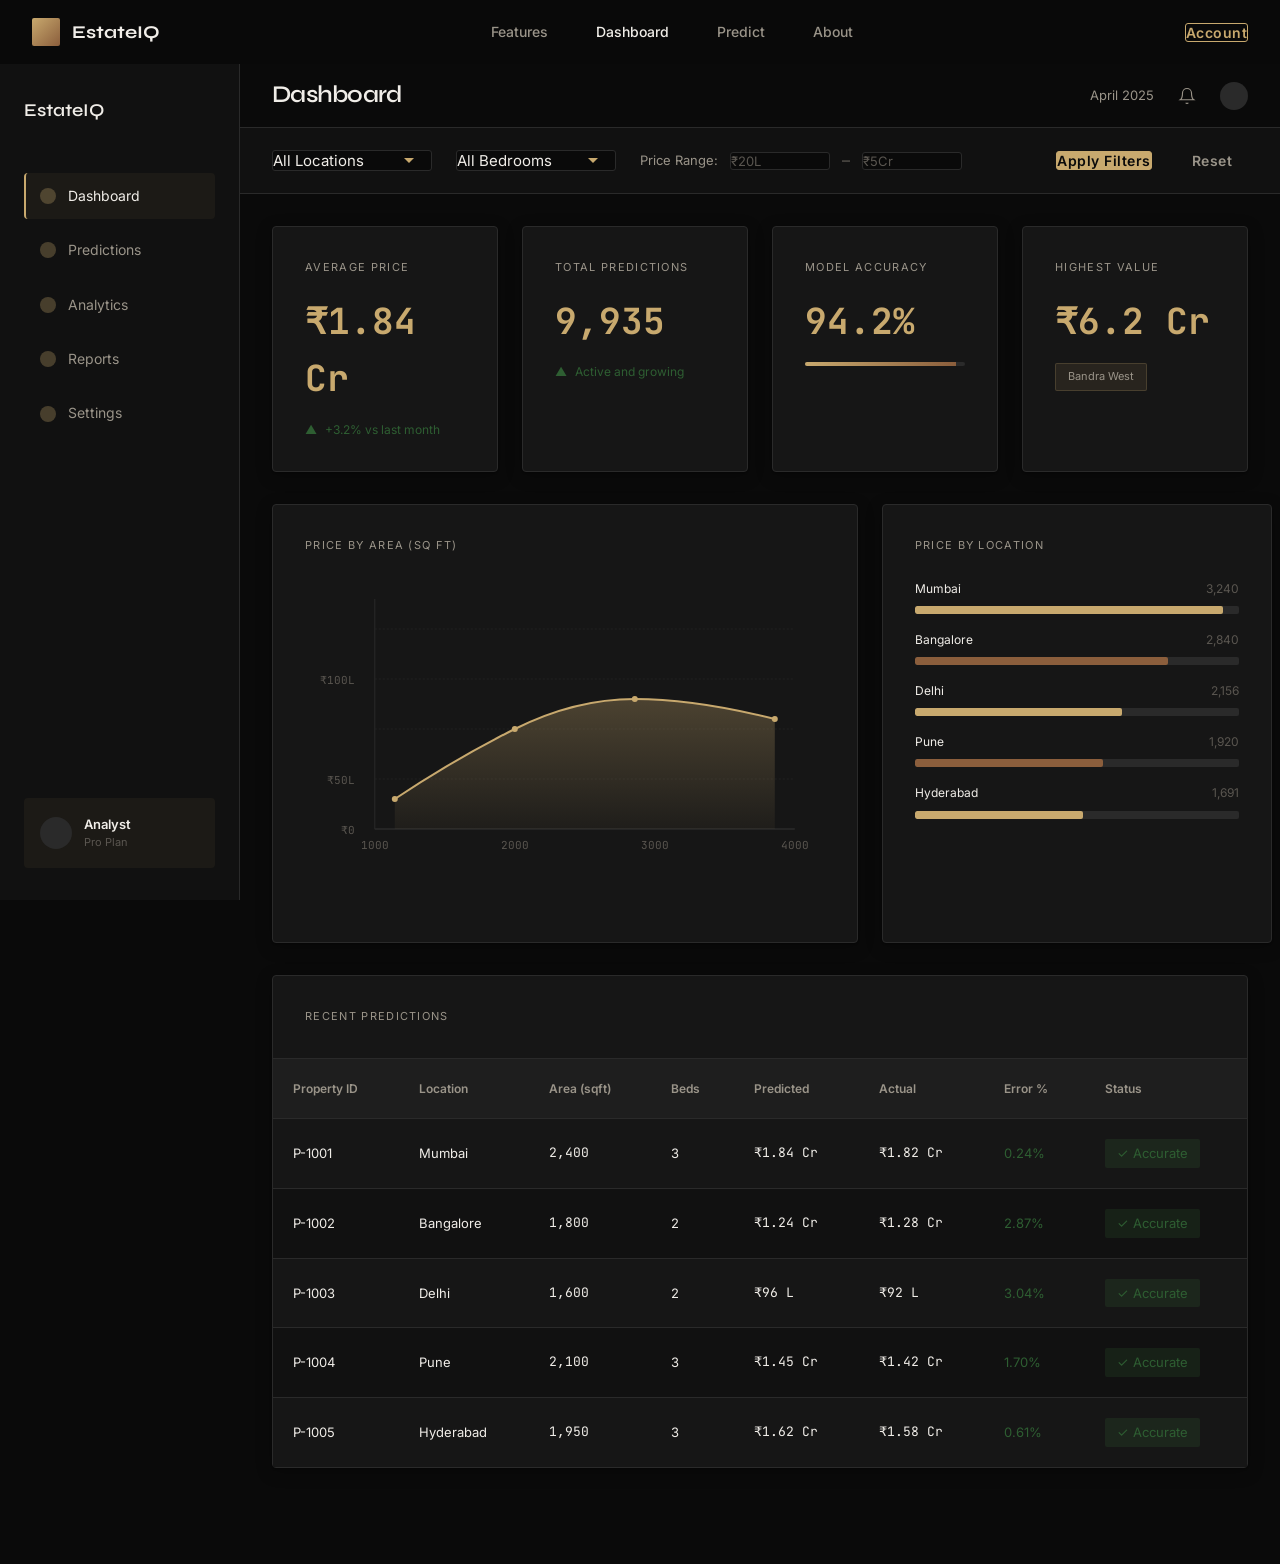
==== frontend/dashboard.html @ 8bcc32fd "frontend: Add initial frontend files" ====
<!DOCTYPE html>
<html lang="en">
<head>
  <meta charset="UTF-8">
  <meta name="viewport" content="width=device-width, initial-scale=1.0">
  <title>Dashboard - EstateIQ</title>
  <link rel="stylesheet" href="styles.css">
</head>
<body>
  <!-- ========== HEADER / NAVIGATION ========== -->
  <header class="navbar">
    <div class="navbar-content">
      <a href="index.html" class="navbar-brand">
        <div class="navbar-logo"></div>
        <span class="navbar-wordmark">EstateIQ</span>
      </a>

      <nav class="navbar-nav">
        <a href="index.html#features">Features</a>
        <a href="dashboard.html" style="color: var(--color-text-primary);">Dashboard</a>
        <a href="prediction.html">Predict</a>
        <a href="index.html#about">About</a>
      </nav>

      <button class="btn btn-outline">Account</button>
    </div>
  </header>

  <!-- ========== LAYOUT WRAPPER ========== -->
  <div class="layout-sidebar" style="margin-top: 64px;">
    <!-- ========== SIDEBAR ========== -->
    <aside class="sidebar">
      <div class="sidebar-logo">EstateIQ</div>

      <ul class="sidebar-nav">
        <li class="sidebar-nav-item active">
          <span class="sidebar-nav-icon"></span>
          Dashboard
        </li>
        <li class="sidebar-nav-item">
          <span class="sidebar-nav-icon"></span>
          Predictions
        </li>
        <li class="sidebar-nav-item">
          <span class="sidebar-nav-icon"></span>
          Analytics
        </li>
        <li class="sidebar-nav-item">
          <span class="sidebar-nav-icon"></span>
          Reports
        </li>
        <li class="sidebar-nav-item">
          <span class="sidebar-nav-icon"></span>
          Settings
        </li>
      </ul>

      <div class="sidebar-user">
        <div class="sidebar-user-avatar"></div>
        <div class="sidebar-user-info">
          <div class="sidebar-user-name">Analyst</div>
          <div class="sidebar-user-role">Pro Plan</div>
        </div>
      </div>
    </aside>

    <!-- ========== MAIN CONTENT ========== -->
    <main class="main-content">
      <!-- Top Bar -->
      <div style="height: 64px; border-bottom: 1px solid var(--color-border); background: var(--color-bg-primary); display: flex; justify-content: space-between; align-items: center; padding: 0 var(--spacing-32); position: sticky; top: 64px; z-index: 50;">
        <h4 style="margin: 0;">Dashboard</h4>
        <div style="display: flex; align-items: center; gap: var(--spacing-24);">
          <span style="font-size: 13px; color: var(--color-text-secondary);">April 2025</span>
          <svg width="18" height="18" viewBox="0 0 24 24" fill="none" stroke="var(--color-text-secondary)" stroke-width="1.5">
            <path d="M18 8A6 6 0 0 0 6 8c0 7-3 9-3 9h18s-3-2-3-9" />
            <path d="M13.73 21a2 2 0 0 1-3.46 0" />
          </svg>
          <div style="width: 28px; height: 28px; background: var(--color-border); border-radius: 50%;"></div>
        </div>
      </div>

      <!-- Filters Panel -->
      <div style="background: var(--color-bg-secondary); border-bottom: 1px solid var(--color-border); padding: 16px var(--spacing-32); display: flex; gap: var(--spacing-24); align-items: center; flex-wrap: wrap;">
        <select style="width: 160px;">
          <option>All Locations</option>
          <option>Mumbai</option>
          <option>Bangalore</option>
          <option>Delhi</option>
          <option>Pune</option>
          <option>Hyderabad</option>
        </select>

        <select style="width: 160px;">
          <option>All Bedrooms</option>
          <option>1BHK</option>
          <option>2BHK</option>
          <option>3BHK</option>
          <option>4BHK</option>
          <option>5BHK+</option>
        </select>

        <div style="display: flex; gap: 12px; align-items: center; flex-wrap: wrap;">
          <span style="font-size: 13px; color: var(--color-text-secondary);">Price Range:</span>
          <input type="number" placeholder="₹20L" style="width: 100px; font-size: 13px;">
          <span style="color: var(--color-text-muted);">–</span>
          <input type="number" placeholder="₹5Cr" style="width: 100px; font-size: 13px;">
        </div>

        <button class="btn btn-primary" style="margin-left: auto;">Apply Filters</button>
        <button class="btn btn-text">Reset</button>
      </div>

      <!-- KPI Cards -->
      <div class="grid-4" style="padding: var(--spacing-32);">
        <!-- KPI 1 -->
        <div class="card in-view">
          <div style="font-size: 11px; text-transform: uppercase; letter-spacing: var(--font-letter-spacing-label); color: var(--color-text-secondary); margin-bottom: 16px;">
            Average Price
          </div>
          <div style="font-family: var(--font-mono); font-size: 36px; font-weight: 700; color: var(--color-accent); margin-bottom: 12px;">
            ₹1.84 Cr
          </div>
          <div style="display: flex; align-items: center; gap: 8px; font-size: 12px; color: var(--color-success);">
            <span>▲</span> +3.2% vs last month
          </div>
        </div>

        <!-- KPI 2 -->
        <div class="card in-view-delayed-1">
          <div style="font-size: 11px; text-transform: uppercase; letter-spacing: var(--font-letter-spacing-label); color: var(--color-text-secondary); margin-bottom: 16px;">
            Total Predictions
          </div>
          <div style="font-family: var(--font-mono); font-size: 36px; font-weight: 700; color: var(--color-accent); margin-bottom: 12px;">
            <span class="counter" data-target="12847">0</span>
          </div>
          <div style="display: flex; align-items: center; gap: 8px; font-size: 12px; color: var(--color-success);">
            <span>▲</span> Active and growing
          </div>
        </div>

        <!-- KPI 3 -->
        <div class="card in-view-delayed-2">
          <div style="font-size: 11px; text-transform: uppercase; letter-spacing: var(--font-letter-spacing-label); color: var(--color-text-secondary); margin-bottom: 16px;">
            Model Accuracy
          </div>
          <div style="font-family: var(--font-mono); font-size: 36px; font-weight: 700; color: var(--color-accent); margin-bottom: 12px;">
            94.2%
          </div>
          <div style="height: 4px; background: var(--color-border); border-radius: 2px; overflow: hidden;">
            <div style="height: 100%; background: linear-gradient(90deg, var(--color-accent), var(--color-accent-dark)); width: 94.2%;"></div>
          </div>
        </div>

        <!-- KPI 4 -->
        <div class="card in-view-delayed-3">
          <div style="font-size: 11px; text-transform: uppercase; letter-spacing: var(--font-letter-spacing-label); color: var(--color-text-secondary); margin-bottom: 16px;">
            Highest Value
          </div>
          <div style="font-family: var(--font-mono); font-size: 36px; font-weight: 700; color: var(--color-accent); margin-bottom: 12px;">
            ₹6.2 Cr
          </div>
          <div style="display: inline-block; padding: 4px 12px; background: rgba(200, 169, 110, 0.1); border: 1px solid rgba(200, 169, 110, 0.2); border-radius: var(--radius-sm); font-size: 11px; color: var(--color-text-secondary);">
            Bandra West
          </div>
        </div>
      </div>

      <!-- Charts Section -->
      <div style="display: grid; grid-template-columns: 60% 40%; gap: var(--spacing-24); padding: 0 var(--spacing-32) var(--spacing-32);">
        <!-- Area Chart -->
        <div class="card in-view">
          <div style="font-size: 11px; text-transform: uppercase; letter-spacing: var(--font-letter-spacing-label); color: var(--color-text-secondary); margin-bottom: 24px;">
            Price by Area (sq ft)
          </div>
          <svg width="100%" height="300" viewBox="0 0 500 300" preserveAspectRatio="xMidYMid meet" style="margin-bottom: 24px;">
            <!-- Grid lines -->
            <line x1="60" y1="250" x2="480" y2="250" stroke="var(--color-border)" stroke-width="1"/>
            <line x1="60" y1="200" x2="480" y2="200" stroke="var(--color-border)" stroke-width="0.5" stroke-dasharray="2,2"/>
            <line x1="60" y1="150" x2="480" y2="150" stroke="var(--color-border)" stroke-width="0.5" stroke-dasharray="2,2"/>
            <line x1="60" y1="100" x2="480" y2="100" stroke="var(--color-border)" stroke-width="0.5" stroke-dasharray="2,2"/>
            <line x1="60" y1="50" x2="480" y2="50" stroke="var(--color-border)" stroke-width="0.5" stroke-dasharray="2,2"/>

            <!-- Y-Axis -->
            <line x1="60" y1="20" x2="60" y2="250" stroke="var(--color-border)" stroke-width="1"/>
            <!-- X-Axis -->
            <line x1="60" y1="250" x2="480" y2="250" stroke="var(--color-border)" stroke-width="1"/>

            <!-- Area fill -->
            <defs>
              <linearGradient id="areaGradient" x1="0%" y1="0%" x2="0%" y2="100%">
                <stop offset="0%" style="stop-color:rgba(200,169,110,0.3);stop-opacity:1" />
                <stop offset="100%" style="stop-color:rgba(200,169,110,0.05);stop-opacity:1" />
              </linearGradient>
            </defs>

            <!-- Smooth curve path -->
            <path d="M 80 220 Q 140 180, 200 150 T 320 120 T 460 140 L 460 250 L 80 250 Z" fill="url(#areaGradient)" stroke="none"/>

            <!-- Stroke line -->
            <path d="M 80 220 Q 140 180, 200 150 T 320 120 T 460 140" fill="none" stroke="var(--color-accent)" stroke-width="2"/>

            <!-- Data points -->
            <circle cx="80" cy="220" r="3" fill="var(--color-accent)"/>
            <circle cx="200" cy="150" r="3" fill="var(--color-accent)"/>
            <circle cx="320" cy="120" r="3" fill="var(--color-accent)"/>
            <circle cx="460" cy="140" r="3" fill="var(--color-accent)"/>

            <!-- Labels -->
            <text x="60" y="270" font-family="var(--font-mono)" font-size="11" fill="var(--color-text-muted)" text-anchor="middle">1000</text>
            <text x="200" y="270" font-family="var(--font-mono)" font-size="11" fill="var(--color-text-muted)" text-anchor="middle">2000</text>
            <text x="340" y="270" font-family="var(--font-mono)" font-size="11" fill="var(--color-text-muted)" text-anchor="middle">3000</text>
            <text x="480" y="270" font-family="var(--font-mono)" font-size="11" fill="var(--color-text-muted)" text-anchor="middle">4000</text>

            <text x="40" y="255" font-family="var(--font-mono)" font-size="11" fill="var(--color-text-muted)" text-anchor="end">₹0</text>
            <text x="40" y="205" font-family="var(--font-mono)" font-size="11" fill="var(--color-text-muted)" text-anchor="end">₹50L</text>
            <text x="40" y="105" font-family="var(--font-mono)" font-size="11" fill="var(--color-text-muted)" text-anchor="end">₹100L</text>
          </svg>
        </div>

        <!-- Horizontal Bar Chart -->
        <div class="card in-view-delayed-1">
          <div style="font-size: 11px; text-transform: uppercase; letter-spacing: var(--font-letter-spacing-label); color: var(--color-text-secondary); margin-bottom: 24px;">
            Price by Location
          </div>
          <div style="display: flex; flex-direction: column; gap: 16px;">
            <div>
              <div style="display: flex; justify-content: space-between; margin-bottom: 8px; font-size: 12px;">
                <span>Mumbai</span>
                <span style="color: var(--color-text-muted);">3,240</span>
              </div>
              <div style="height: 8px; background: var(--color-border); border-radius: 2px; overflow: hidden;">
                <div style="height: 100%; background: var(--color-accent); width: 95%; border-radius: 2px;"></div>
              </div>
            </div>
            <div>
              <div style="display: flex; justify-content: space-between; margin-bottom: 8px; font-size: 12px;">
                <span>Bangalore</span>
                <span style="color: var(--color-text-muted);">2,840</span>
              </div>
              <div style="height: 8px; background: var(--color-border); border-radius: 2px; overflow: hidden;">
                <div style="height: 100%; background: var(--color-accent-dark); width: 78%; border-radius: 2px;"></div>
              </div>
            </div>
            <div>
              <div style="display: flex; justify-content: space-between; margin-bottom: 8px; font-size: 12px;">
                <span>Delhi</span>
                <span style="color: var(--color-text-muted);">2,156</span>
              </div>
              <div style="height: 8px; background: var(--color-border); border-radius: 2px; overflow: hidden;">
                <div style="height: 100%; background: var(--color-accent); width: 64%; border-radius: 2px;"></div>
              </div>
            </div>
            <div>
              <div style="display: flex; justify-content: space-between; margin-bottom: 8px; font-size: 12px;">
                <span>Pune</span>
                <span style="color: var(--color-text-muted);">1,920</span>
              </div>
              <div style="height: 8px; background: var(--color-border); border-radius: 2px; overflow: hidden;">
                <div style="height: 100%; background: var(--color-accent-dark); width: 58%; border-radius: 2px;"></div>
              </div>
            </div>
            <div>
              <div style="display: flex; justify-content: space-between; margin-bottom: 8px; font-size: 12px;">
                <span>Hyderabad</span>
                <span style="color: var(--color-text-muted);">1,691</span>
              </div>
              <div style="height: 8px; background: var(--color-border); border-radius: 2px; overflow: hidden;">
                <div style="height: 100%; background: var(--color-accent); width: 52%; border-radius: 2px;"></div>
              </div>
            </div>
          </div>
        </div>
      </div>

      <!-- Table Section -->
      <div style="padding: 0 var(--spacing-32) var(--spacing-96);">
        <div class="card in-view" style="padding: 0;">
          <div style="padding: var(--spacing-32); font-size: 11px; text-transform: uppercase; letter-spacing: var(--font-letter-spacing-label); color: var(--color-text-secondary); border-bottom: 1px solid var(--color-border);">
            Recent Predictions
          </div>

          <table style="width: 100%; border-collapse: collapse;">
            <thead>
              <tr style="background: #1E1E1E; border-bottom: 1px solid var(--color-border);">
                <th style="padding: var(--spacing-20); text-align: left; font-size: 12px; font-weight: 600; color: var(--color-text-secondary);">Property ID</th>
                <th style="padding: var(--spacing-20); text-align: left; font-size: 12px; font-weight: 600; color: var(--color-text-secondary);">Location</th>
                <th style="padding: var(--spacing-20); text-align: left; font-size: 12px; font-weight: 600; color: var(--color-text-secondary);">Area (sqft)</th>
                <th style="padding: var(--spacing-20); text-align: left; font-size: 12px; font-weight: 600; color: var(--color-text-secondary);">Beds</th>
                <th style="padding: var(--spacing-20); text-align: left; font-size: 12px; font-weight: 600; color: var(--color-text-secondary);">Predicted</th>
                <th style="padding: var(--spacing-20); text-align: left; font-size: 12px; font-weight: 600; color: var(--color-text-secondary);">Actual</th>
                <th style="padding: var(--spacing-20); text-align: left; font-size: 12px; font-weight: 600; color: var(--color-text-secondary);">Error %</th>
                <th style="padding: var(--spacing-20); text-align: left; font-size: 12px; font-weight: 600; color: var(--color-text-secondary);">Status</th>
              </tr>
            </thead>
            <tbody>
              <tr style="background: var(--color-surface); border-bottom: 1px solid var(--color-border);">
                <td style="padding: var(--spacing-20); font-size: 13px;">P-1001</td>
                <td style="padding: var(--spacing-20); font-size: 13px;">Mumbai</td>
                <td style="padding: var(--spacing-20); font-size: 13px; font-family: var(--font-mono);">2,400</td>
                <td style="padding: var(--spacing-20); font-size: 13px;">3</td>
                <td style="padding: var(--spacing-20); font-size: 13px; font-family: var(--font-mono);">₹1.84 Cr</td>
                <td style="padding: var(--spacing-20); font-size: 13px; font-family: var(--font-mono);">₹1.82 Cr</td>
                <td style="padding: var(--spacing-20); font-size: 13px; color: var(--color-success);">0.24%</td>
                <td style="padding: var(--spacing-20); font-size: 13px;"><span style="display: inline-block; padding: 4px 12px; background: rgba(76, 175, 80, 0.1); border-radius: var(--radius-sm); color: var(--color-success);">✓ Accurate</span></td>
              </tr>
              <tr style="background: #111111; border-bottom: 1px solid var(--color-border);">
                <td style="padding: var(--spacing-20); font-size: 13px;">P-1002</td>
                <td style="padding: var(--spacing-20); font-size: 13px;">Bangalore</td>
                <td style="padding: var(--spacing-20); font-size: 13px; font-family: var(--font-mono);">1,800</td>
                <td style="padding: var(--spacing-20); font-size: 13px;">2</td>
                <td style="padding: var(--spacing-20); font-size: 13px; font-family: var(--font-mono);">₹1.24 Cr</td>
                <td style="padding: var(--spacing-20); font-size: 13px; font-family: var(--font-mono);">₹1.28 Cr</td>
                <td style="padding: var(--spacing-20); font-size: 13px; color: var(--color-success);">2.87%</td>
                <td style="padding: var(--spacing-20); font-size: 13px;"><span style="display: inline-block; padding: 4px 12px; background: rgba(76, 175, 80, 0.1); border-radius: var(--radius-sm); color: var(--color-success);">✓ Accurate</span></td>
              </tr>
              <tr style="background: var(--color-surface); border-bottom: 1px solid var(--color-border);">
                <td style="padding: var(--spacing-20); font-size: 13px;">P-1003</td>
                <td style="padding: var(--spacing-20); font-size: 13px;">Delhi</td>
                <td style="padding: var(--spacing-20); font-size: 13px; font-family: var(--font-mono);">1,600</td>
                <td style="padding: var(--spacing-20); font-size: 13px;">2</td>
                <td style="padding: var(--spacing-20); font-size: 13px; font-family: var(--font-mono);">₹96 L</td>
                <td style="padding: var(--spacing-20); font-size: 13px; font-family: var(--font-mono);">₹92 L</td>
                <td style="padding: var(--spacing-20); font-size: 13px; color: var(--color-success);">3.04%</td>
                <td style="padding: var(--spacing-20); font-size: 13px;"><span style="display: inline-block; padding: 4px 12px; background: rgba(76, 175, 80, 0.1); border-radius: var(--radius-sm); color: var(--color-success);">✓ Accurate</span></td>
              </tr>
              <tr style="background: #111111; border-bottom: 1px solid var(--color-border);">
                <td style="padding: var(--spacing-20); font-size: 13px;">P-1004</td>
                <td style="padding: var(--spacing-20); font-size: 13px;">Pune</td>
                <td style="padding: var(--spacing-20); font-size: 13px; font-family: var(--font-mono);">2,100</td>
                <td style="padding: var(--spacing-20); font-size: 13px;">3</td>
                <td style="padding: var(--spacing-20); font-size: 13px; font-family: var(--font-mono);">₹1.45 Cr</td>
                <td style="padding: var(--spacing-20); font-size: 13px; font-family: var(--font-mono);">₹1.42 Cr</td>
                <td style="padding: var(--spacing-20); font-size: 13px; color: var(--color-success);">1.70%</td>
                <td style="padding: var(--spacing-20); font-size: 13px;"><span style="display: inline-block; padding: 4px 12px; background: rgba(76, 175, 80, 0.1); border-radius: var(--radius-sm); color: var(--color-success);">✓ Accurate</span></td>
              </tr>
              <tr style="background: var(--color-surface);">
                <td style="padding: var(--spacing-20); font-size: 13px;">P-1005</td>
                <td style="padding: var(--spacing-20); font-size: 13px;">Hyderabad</td>
                <td style="padding: var(--spacing-20); font-size: 13px; font-family: var(--font-mono);">1,950</td>
                <td style="padding: var(--spacing-20); font-size: 13px;">3</td>
                <td style="padding: var(--spacing-20); font-size: 13px; font-family: var(--font-mono);">₹1.62 Cr</td>
                <td style="padding: var(--spacing-20); font-size: 13px; font-family: var(--font-mono);">₹1.58 Cr</td>
                <td style="padding: var(--spacing-20); font-size: 13px; color: var(--color-success);">0.61%</td>
                <td style="padding: var(--spacing-20); font-size: 13px;"><span style="display: inline-block; padding: 4px 12px; background: rgba(76, 175, 80, 0.1); border-radius: var(--radius-sm); color: var(--color-success);">✓ Accurate</span></td>
              </tr>
            </tbody>
          </table>
        </div>
      </div>
    </main>
  </div>

  <script src="dashboard.js"></script>
</body>
</html>
---- frontend/styles.css ----
/* ============================================================================
   ESTATEIQ - Premium Real Estate Valuation Platform
   Global Design System & Stylesheet
   ============================================================================ */

/* Fonts Import */
@import url('https://fonts.googleapis.com/css2?family=Syne:wght@400;600;700;800&family=Inter:wght@300;400;500;600;700&family=JetBrains+Mono:wght@400;500;600;700&display=swap');

/* ============================================================================
   ROOT DESIGN TOKENS
   ============================================================================ */

:root {
  /* Colors */
  --color-bg-primary: #0A0A0A;
  --color-bg-secondary: #111111;
  --color-surface: #161616;
  --color-border: #2A2A2A;
  --color-accent: #C8A96E;
  --color-accent-dark: #8B5E3C;
  --color-text-primary: #F0EDE8;
  --color-text-secondary: #9A9489;
  --color-text-muted: #5A5650;
  --color-success: #2E5E32;
  --color-error: #8B3A3A;

  /* Typography */
  --font-heading: 'Syne', sans-serif;
  --font-body: 'Inter', sans-serif;
  --font-mono: 'JetBrains Mono', monospace;

  --font-size-base: 16px;
  --font-line-height: 1.6;
  --font-size-h1: 72px;
  --font-size-h2: 48px;
  --font-size-h3: 36px;
  --font-size-h4: 24px;
  --font-size-h5: 18px;
  --font-letter-spacing-heading: -0.03em;
  --font-letter-spacing-label: 0.12em;

  /* Spacing */
  --spacing-4: 4px;
  --spacing-8: 8px;
  --spacing-12: 12px;
  --spacing-16: 16px;
  --spacing-20: 20px;
  --spacing-24: 24px;
  --spacing-28: 28px;
  --spacing-32: 32px;
  --spacing-40: 40px;
  --spacing-48: 48px;
  --spacing-64: 64px;
  --spacing-96: 96px;
  --spacing-128: 128px;

  /* Border Radius */
  --radius-sm: 2px;
  --radius-md: 3px;
  --radius-lg: 4px;
  --radius-xl: 6px;

  /* Shadows */
  --shadow-sm: 0 1px 3px rgba(0, 0, 0, 0.4), 0 4px 16px rgba(0, 0, 0, 0.25);
  --shadow-md: 0 8px 32px rgba(0, 0, 0, 0.5);

  /* Animation */
  --easing: cubic-bezier(0.16, 1, 0.3, 1);
  --transition-duration: 0.5s;
}

/* ============================================================================
   GLOBAL STYLES
   ============================================================================ */

* {
  margin: 0;
  padding: 0;
  box-sizing: border-box;
}

html {
  scroll-behavior: smooth;
  font-size: var(--font-size-base);
}

body {
  background-color: var(--color-bg-primary);
  color: var(--color-text-primary);
  font-family: var(--font-body);
  line-height: var(--font-line-height);
  font-weight: 400;
  -webkit-font-smoothing: antialiased;
  -moz-osx-font-smoothing: grayscale;
}

/* ============================================================================
   TYPOGRAPHY
   ============================================================================ */

h1 {
  font-family: var(--font-heading);
  font-size: var(--font-size-h1);
  font-weight: 700;
  letter-spacing: var(--font-letter-spacing-heading);
  line-height: 1.05;
}

h2 {
  font-family: var(--font-heading);
  font-size: var(--font-size-h2);
  font-weight: 700;
  letter-spacing: var(--font-letter-spacing-heading);
  line-height: 1.1;
}

h3 {
  font-family: var(--font-heading);
  font-size: var(--font-size-h3);
  font-weight: 700;
  letter-spacing: var(--font-letter-spacing-heading);
  line-height: 1.15;
}

h4 {
  font-family: var(--font-heading);
  font-size: var(--font-size-h4);
  font-weight: 600;
  letter-spacing: var(--font-letter-spacing-heading);
  line-height: 1.2;
}

h5 {
  font-family: var(--font-heading);
  font-size: var(--font-size-h5);
  font-weight: 600;
  letter-spacing: var(--font-letter-spacing-heading);
  line-height: 1.3;
}

p {
  color: var(--color-text-secondary);
}

strong {
  font-weight: 600;
  color: var(--color-text-primary);
}

/* ============================================================================
   LAYOUT UTILITIES
   ============================================================================ */

.container {
  max-width: 1280px;
  margin: 0 auto;
  padding: 0 var(--spacing-32);
}

.container-full {
  width: 100%;
}

.section {
  padding: var(--spacing-96) 0;
}

.section-header {
  text-align: center;
  margin-bottom: var(--spacing-64);
}

.section-label {
  font-size: 11px;
  letter-spacing: var(--font-letter-spacing-label);
  text-transform: uppercase;
  color: var(--color-accent);
  font-weight: 600;
  display: block;
  margin-bottom: var(--spacing-16);
}

.section-title {
  font-size: var(--font-size-h2);
  color: var(--color-text-primary);
  margin-bottom: var(--spacing-24);
}

.section-subtitle {
  font-size: 18px;
  color: var(--color-text-secondary);
  max-width: 600px;
  margin: 0 auto;
}

/* ============================================================================
   BUTTONS
   ============================================================================ */

.btn {
  display: inline-block;
  padding: var(--spacing-14) var(--spacing-28);
  font-family: var(--font-body);
  font-size: 14px;
  font-weight: 600;
  border-radius: var(--radius-md);
  border: none;
  cursor: pointer;
  transition: all var(--transition-duration) var(--easing);
  text-decoration: none;
  letter-spacing: 0.5px;
}

.btn-primary {
  background-color: var(--color-accent);
  color: var(--color-bg-primary);
  border: 1px solid var(--color-accent);
}

.btn-primary:hover {
  background-color: #B8975E;
  border-color: #B8975E;
  transform: translateY(-2px);
  box-shadow: var(--shadow-sm);
}

.btn-primary:active {
  transform: scale(0.99);
}

.btn-outline {
  background-color: transparent;
  color: var(--color-accent);
  border: 1px solid var(--color-accent);
}

.btn-outline:hover {
  background-color: var(--color-accent);
  color: var(--color-bg-primary);
  transform: translateY(-2px);
}

.btn-text {
  background-color: transparent;
  color: var(--color-text-secondary);
  border: none;
  padding: var(--spacing-8) var(--spacing-16);
}

.btn-text:hover {
  color: var(--color-text-primary);
}

.btn-full {
  width: 100%;
}

.btn-lg {
  padding: var(--spacing-16) var(--spacing-40);
  font-size: 16px;
}

/* ============================================================================
   CARD STYLES
   ============================================================================ */

.card {
  background-color: var(--color-surface);
  border: 1px solid var(--color-border);
  border-radius: var(--radius-lg);
  padding: var(--spacing-32);
  box-shadow: var(--shadow-sm);
  transition: all var(--transition-duration) var(--easing);
}

.card:hover {
  border-color: var(--color-accent);
  box-shadow: var(--shadow-md);
}

.card.glass {
  background-color: rgba(22, 22, 22, 0.7);
  backdrop-filter: blur(24px);
  border: 1px solid rgba(200, 169, 110, 0.15);
}

/* ============================================================================
   FORM ELEMENTS
   ============================================================================ */

.form-group {
  margin-bottom: var(--spacing-20);
}

label {
  display: block;
  font-size: 11px;
  letter-spacing: var(--font-letter-spacing-label);
  text-transform: uppercase;
  color: var(--color-text-secondary);
  margin-bottom: var(--spacing-8);
  font-weight: 600;
}

input[type="text"],
input[type="number"],
input[type="email"],
input[type="password"],
input[type="range"],
select,
textarea {
  width: 100%;
  background-color: var(--color-bg-primary);
  border: 1px solid var(--color-border);
  border-radius: var(--radius-md);
  color: var(--color-text-primary);
  padding: var(--spacing-13) var(--spacing-16);
  font-family: var(--font-body);
  font-size: 15px;
  transition: all 0.3s var(--easing);
}

input[type="text"]::placeholder,
input[type="number"]::placeholder,
input[type="email"]::placeholder,
input[type="password"]::placeholder,
textarea::placeholder {
  color: var(--color-text-muted);
}

input[type="text"]:focus,
input[type="number"]:focus,
input[type="email"]:focus,
input[type="password"]:focus,
select:focus,
textarea:focus {
  outline: none;
  border-color: var(--color-accent);
  box-shadow: 0 0 0 3px rgba(200, 169, 110, 0.1);
}

select {
  appearance: none;
  background-image: url("data:image/svg+xml,%3Csvg xmlns='http://www.w3.org/2000/svg' width='12' height='8' viewBox='0 0 12 8'%3E%3Cpath fill='%23C8A96E' d='M1 1l5 5 5-5'/%3E%3C/svg%3E");
  background-repeat: no-repeat;
  background-position: right var(--spacing-16) center;
  padding-right: var(--spacing-40);
}

textarea {
  resize: vertical;
  min-height: 120px;
}

/* ============================================================================
   NAVIGATION
   ============================================================================ */

.navbar {
  position: fixed;
  top: 0;
  left: 0;
  right: 0;
  height: 64px;
  background-color: rgba(10, 10, 10, 0.85);
  backdrop-filter: blur(16px);
  -webkit-backdrop-filter: blur(16px);
  z-index: 1000;
  transition: all var(--transition-duration) var(--easing);
}

.navbar.scrolled {
  border-bottom: 1px solid var(--color-border);
}

.navbar-content {
  max-width: 1400px;
  margin: 0 auto;
  padding: 0 var(--spacing-32);
  height: 100%;
  display: flex;
  justify-content: space-between;
  align-items: center;
}

.navbar-brand {
  display: flex;
  align-items: center;
  gap: var(--spacing-12);
  text-decoration: none;
}

.navbar-logo {
  width: 28px;
  height: 28px;
  background: linear-gradient(135deg, var(--color-accent), var(--color-accent-dark));
  border-radius: var(--radius-sm);
  display: flex;
  align-items: center;
  justify-content: center;
}

.navbar-wordmark {
  font-family: var(--font-heading);
  font-size: 18px;
  font-weight: 700;
  color: var(--color-text-primary);
}

.navbar-nav {
  display: flex;
  gap: var(--spacing-48);
  align-items: center;
}

.navbar-nav a {
  color: var(--color-text-secondary);
  text-decoration: none;
  font-size: 14px;
  font-weight: 500;
  transition: color var(--transition-duration) var(--easing);
}

.navbar-nav a:hover {
  color: var(--color-text-primary);
}

/* ============================================================================
   SIDEBAR LAYOUT (Dashboard & Prediction Pages)
   ============================================================================ */

.layout-sidebar {
  display: flex;
  min-height: 100vh;
  margin-top: 64px;
}

.sidebar {
  width: 240px;
  background-color: var(--color-bg-secondary);
  border-right: 1px solid var(--color-border);
  padding: var(--spacing-32) var(--spacing-24);
  position: fixed;
  left: 0;
  top: 64px;
  height: calc(100vh - 64px);
  overflow-y: auto;
  z-index: 100;
}

.sidebar-logo {
  font-family: var(--font-heading);
  font-size: 18px;
  font-weight: 600;
  color: var(--color-text-primary);
  margin-bottom: var(--spacing-48);
}

.sidebar-nav {
  list-style: none;
  margin-bottom: var(--spacing-96);
}

.sidebar-nav-item {
  display: flex;
  align-items: center;
  gap: var(--spacing-12);
  padding: var(--spacing-12) var(--spacing-16);
  margin-bottom: var(--spacing-8);
  color: var(--color-text-secondary);
  cursor: pointer;
  border-radius: var(--radius-lg);
  transition: all 0.3s var(--easing);
  font-size: 14px;
}

.sidebar-nav-item:hover {
  color: var(--color-text-primary);
  background-color: rgba(200, 169, 110, 0.06);
}

.sidebar-nav-item.active {
  color: var(--color-text-primary);
  background-color: rgba(200, 169, 110, 0.06);
  border-left: 2px solid var(--color-accent);
  padding-left: calc(var(--spacing-16) - 2px);
}

.sidebar-nav-icon {
  width: 16px;
  height: 16px;
  background-color: rgba(200, 169, 110, 0.3);
  border-radius: 50%;
}

.sidebar-user {
  position: absolute;
  bottom: var(--spacing-32);
  left: var(--spacing-24);
  right: var(--spacing-24);
  display: flex;
  align-items: center;
  gap: var(--spacing-12);
  padding: var(--spacing-16);
  background-color: rgba(200, 169, 110, 0.06);
  border-radius: var(--radius-lg);
}

.sidebar-user-avatar {
  width: 32px;
  height: 32px;
  background-color: var(--color-border);
  border-radius: 50%;
}

.sidebar-user-info {
  flex: 1;
}

.sidebar-user-name {
  font-size: 13px;
  font-weight: 600;
  color: var(--color-text-primary);
}

.sidebar-user-role {
  font-size: 11px;
  color: var(--color-text-muted);
}

.main-content {
  margin-left: 240px;
  flex: 1;
}

/* ============================================================================
   ANIMATIONS
   ============================================================================ */

@keyframes slideUp {
  from {
    opacity: 0;
    transform: translateY(24px);
  }
  to {
    opacity: 1;
    transform: translateY(0);
  }
}

@keyframes fadeIn {
  from {
    opacity: 0;
  }
  to {
    opacity: 1;
  }
}

@keyframes pulse {
  0%, 100% {
    opacity: 1;
    transform: scale(1);
  }
  50% {
    opacity: 0.4;
    transform: scale(1.4);
  }
}

@keyframes pulse-dot {
  0%, 100% {
    opacity: 1;
    transform: scale(1);
  }
  50% {
    opacity: 0.4;
    transform: scale(1.4);
  }
}

@keyframes spin {
  from {
    transform: rotate(0deg);
  }
  to {
    transform: rotate(360deg);
  }
}

@keyframes slideDown {
  from {
    opacity: 0;
    transform: translateY(-24px);
  }
  to {
    opacity: 1;
    transform: translateY(0);
  }
}

@keyframes countUp {
  from {
    opacity: 0;
  }
  to {
    opacity: 1;
  }
}

.in-view {
  animation: slideUp 0.8s var(--easing) both;
}

.in-view-delayed-1 {
  animation: slideUp 0.8s var(--easing) 0.08s both;
}

.in-view-delayed-2 {
  animation: slideUp 0.8s var(--easing) 0.16s both;
}

.in-view-delayed-3 {
  animation: slideUp 0.8s var(--easing) 0.24s both;
}

.in-view-delayed-4 {
  animation: slideUp 0.8s var(--easing) 0.32s both;
}

.in-view-delayed-5 {
  animation: slideUp 0.8s var(--easing) 0.4s both;
}

.in-view-delayed-6 {
  animation: slideUp 0.8s var(--easing) 0.48s both;
}

/* ============================================================================
   UTILITIES
   ============================================================================ */

.text-center {
  text-align: center;
}

.text-muted {
  color: var(--color-text-muted);
}

.text-secondary {
  color: var(--color-text-secondary);
}

.text-accent {
  color: var(--color-accent);
}

.text-success {
  color: var(--color-success);
}

.text-error {
  color: var(--color-error);
}

.grid-2 {
  display: grid;
  grid-template-columns: repeat(2, 1fr);
  gap: var(--spacing-24);
}

.grid-3 {
  display: grid;
  grid-template-columns: repeat(3, 1fr);
  gap: var(--spacing-24);
}

.grid-4 {
  display: grid;
  grid-template-columns: repeat(4, 1fr);
  gap: var(--spacing-24);
}

.flex {
  display: flex;
}

.flex-center {
  display: flex;
  justify-content: center;
  align-items: center;
}

.flex-between {
  display: flex;
  justify-content: space-between;
  align-items: center;
}

.gap-8 {
  gap: var(--spacing-8);
}

.gap-16 {
  gap: var(--spacing-16);
}

.gap-24 {
  gap: var(--spacing-24);
}

.gap-32 {
  gap: var(--spacing-32);
}

.mt-8 {
  margin-top: var(--spacing-8);
}

.mt-16 {
  margin-top: var(--spacing-16);
}

.mt-24 {
  margin-top: var(--spacing-24);
}

.mb-8 {
  margin-bottom: var(--spacing-8);
}

.mb-16 {
  margin-bottom: var(--spacing-16);
}

.mb-24 {
  margin-bottom: var(--spacing-24);
}

.mb-32 {
  margin-bottom: var(--spacing-32);
}

.mb-48 {
  margin-bottom: var(--spacing-48);
}

.mt-auto {
  margin-top: auto;
}

/* ============================================================================
   RESPONSIVE DESIGN
   ============================================================================ */

@media (max-width: 1024px) {
  .navbar-nav {
    gap: var(--spacing-32);
  }

  .section {
    padding: var(--spacing-64) 0;
  }

  .grid-3 {
    grid-template-columns: repeat(2, 1fr);
  }

  .grid-4 {
    grid-template-columns: repeat(2, 1fr);
  }
}

@media (max-width: 768px) {
  body {
    font-size: 15px;
  }

  h1 {
    font-size: 48px;
  }

  h2 {
    font-size: 36px;
  }

  h3 {
    font-size: 28px;
  }

  .navbar-nav {
    gap: var(--spacing-16);
    font-size: 12px;
  }

  .container {
    padding: 0 var(--spacing-16);
  }

  .sidebar {
    position: relative;
    width: 100%;
    height: auto;
    border-right: none;
    border-bottom: 1px solid var(--color-border);
    display: flex;
    justify-content: space-between;
    align-items: center;
    padding: var(--spacing-16);
    margin-bottom: var(--spacing-24);
  }

  .layout-sidebar {
    flex-direction: column;
  }

  .main-content {
    margin-left: 0;
  }

  .grid-2,
  .grid-3,
  .grid-4 {
    grid-template-columns: 1fr;
  }

  .section {
    padding: var(--spacing-48) 0;
  }
}

@media (max-width: 480px) {
  h1 {
    font-size: 36px;
  }

  h2 {
    font-size: 28px;
  }

  .navbar-wordmark {
    display: none;
  }

  .btn {
    padding: var(--spacing-12) var(--spacing-20);
    font-size: 13px;
  }
}

/* Scrollbar styling */
::-webkit-scrollbar {
  width: 8px;
  height: 8px;
}

::-webkit-scrollbar-track {
  background: var(--color-bg-primary);
}

::-webkit-scrollbar-thumb {
  background: var(--color-border);
  border-radius: 4px;
}

::-webkit-scrollbar-thumb:hover {
  background: var(--color-text-muted);
}
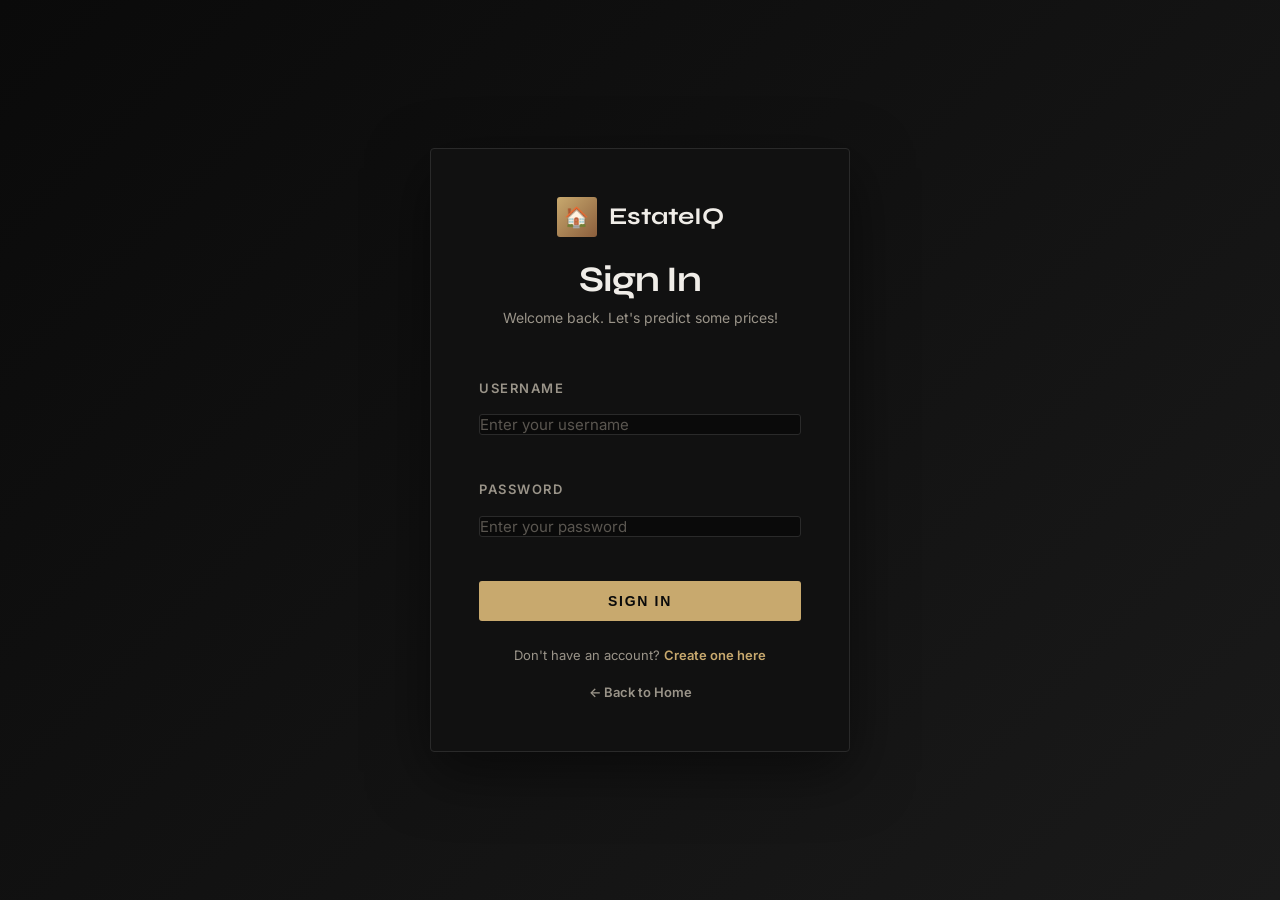
==== commit f9dc6aff: "Added User Authentication" ====
--- a/frontend/dashboard.html
+++ b/frontend/dashboard.html
@@ -33,23 +33,23 @@
       <div class="sidebar-logo">EstateIQ</div>
 
       <ul class="sidebar-nav">
-        <li class="sidebar-nav-item active">
+        <li class="sidebar-nav-item active" data-section="dashboard">
           <span class="sidebar-nav-icon"></span>
           Dashboard
         </li>
-        <li class="sidebar-nav-item">
+        <li class="sidebar-nav-item" data-section="predictions">
           <span class="sidebar-nav-icon"></span>
           Predictions
         </li>
-        <li class="sidebar-nav-item">
+        <li class="sidebar-nav-item" data-section="analytics">
           <span class="sidebar-nav-icon"></span>
           Analytics
         </li>
-        <li class="sidebar-nav-item">
+        <li class="sidebar-nav-item" data-section="reports">
           <span class="sidebar-nav-icon"></span>
           Reports
         </li>
-        <li class="sidebar-nav-item">
+        <li class="sidebar-nav-item" data-section="settings">
           <span class="sidebar-nav-icon"></span>
           Settings
         </li>
@@ -66,6 +66,8 @@
 
     <!-- ========== MAIN CONTENT ========== -->
     <main class="main-content">
+      <!-- ========== DASHBOARD SECTION ========== -->
+      <div class="section-content active" data-section="dashboard">
       <!-- Top Bar -->
       <div style="height: 64px; border-bottom: 1px solid var(--color-border); background: var(--color-bg-primary); display: flex; justify-content: space-between; align-items: center; padding: 0 var(--spacing-32); position: sticky; top: 64px; z-index: 50;">
         <h4 style="margin: 0;">Dashboard</h4>
@@ -347,9 +349,250 @@
           </table>
         </div>
       </div>
+      </div>
+
+      <!-- ========== PREDICTIONS SECTION ========== -->
+      <div class="section-content" data-section="predictions">
+        <!-- Top Bar -->
+        <div style="height: 64px; border-bottom: 1px solid var(--color-border); background: var(--color-bg-primary); display: flex; justify-content: space-between; align-items: center; padding: 0 var(--spacing-32); position: sticky; top: 64px; z-index: 50;">
+          <h4 style="margin: 0;">All Predictions</h4>
+          <button class="btn btn-primary" onclick="window.location.href='prediction.html'">+ New Prediction</button>
+        </div>
+
+        <div style="padding: var(--spacing-32);">
+          <div class="card in-view">
+            <div style="font-size: 14px; font-weight: 600; margin-bottom: 24px;">Recent Predictions History</div>
+            <table style="width: 100%; border-collapse: collapse;">
+              <thead>
+                <tr style="background: #1E1E1E; border-bottom: 1px solid var(--color-border);">
+                  <th style="padding: var(--spacing-20); text-align: left; font-size: 12px; font-weight: 600; color: var(--color-text-secondary);">Date</th>
+                  <th style="padding: var(--spacing-20); text-align: left; font-size: 12px; font-weight: 600; color: var(--color-text-secondary);">Location</th>
+                  <th style="padding: var(--spacing-20); text-align: left; font-size: 12px; font-weight: 600; color: var(--color-text-secondary);">Area (sqft)</th>
+                  <th style="padding: var(--spacing-20); text-align: left; font-size: 12px; font-weight: 600; color: var(--color-text-secondary);">Predicted Price</th>
+                  <th style="padding: var(--spacing-20); text-align: left; font-size: 12px; font-weight: 600; color: var(--color-text-secondary);">Confidence</th>
+                </tr>
+              </thead>
+              <tbody>
+                <tr style="background: var(--color-surface); border-bottom: 1px solid var(--color-border);">
+                  <td style="padding: var(--spacing-20); font-size: 13px;">2025-04-28 10:30</td>
+                  <td style="padding: var(--spacing-20); font-size: 13px;">Bandra West</td>
+                  <td style="padding: var(--spacing-20); font-size: 13px; font-family: var(--font-mono);">2,400</td>
+                  <td style="padding: var(--spacing-20); font-size: 13px; font-family: var(--font-mono); color: var(--color-accent);">₹1.84 Cr</td>
+                  <td style="padding: var(--spacing-20); font-size: 13px; color: var(--color-success);">99.8%</td>
+                </tr>
+                <tr style="background: #111111; border-bottom: 1px solid var(--color-border);">
+                  <td style="padding: var(--spacing-20); font-size: 13px;">2025-04-28 09:15</td>
+                  <td style="padding: var(--spacing-20); font-size: 13px;">Koramangala</td>
+                  <td style="padding: var(--spacing-20); font-size: 13px; font-family: var(--font-mono);">1,800</td>
+                  <td style="padding: var(--spacing-20); font-size: 13px; font-family: var(--font-mono); color: var(--color-accent);">₹1.24 Cr</td>
+                  <td style="padding: var(--spacing-20); font-size: 13px; color: var(--color-success);">98.5%</td>
+                </tr>
+                <tr style="background: var(--color-surface); border-bottom: 1px solid var(--color-border);">
+                  <td style="padding: var(--spacing-20); font-size: 13px;">2025-04-27 14:45</td>
+                  <td style="padding: var(--spacing-20); font-size: 13px;">South Delhi</td>
+                  <td style="padding: var(--spacing-20); font-size: 13px; font-family: var(--font-mono);">1,600</td>
+                  <td style="padding: var(--spacing-20); font-size: 13px; font-family: var(--font-mono); color: var(--color-accent);">₹96 L</td>
+                  <td style="padding: var(--spacing-20); font-size: 13px; color: var(--color-success);">99.2%</td>
+                </tr>
+              </tbody>
+            </table>
+          </div>
+        </div>
+      </div>
+
+      <!-- ========== ANALYTICS SECTION ========== -->
+      <div class="section-content" data-section="analytics">
+        <!-- Top Bar -->
+        <div style="height: 64px; border-bottom: 1px solid var(--color-border); background: var(--color-bg-primary); display: flex; justify-content: space-between; align-items: center; padding: 0 var(--spacing-32); position: sticky; top: 64px; z-index: 50;">
+          <h4 style="margin: 0;">Analytics & Insights</h4>
+        </div>
+
+        <div style="padding: var(--spacing-32);">
+          <div class="grid-2" style="gap: var(--spacing-24); margin-bottom: var(--spacing-32);">
+            <div class="card in-view">
+              <div style="font-size: 11px; text-transform: uppercase; letter-spacing: var(--font-letter-spacing-label); color: var(--color-text-secondary); margin-bottom: 16px;">Total Predictions</div>
+              <div style="font-family: var(--font-mono); font-size: 36px; font-weight: 700; color: var(--color-accent); margin-bottom: 12px;">
+                <span class="counter" data-target="12847">0</span>
+              </div>
+              <div style="font-size: 12px; color: var(--color-text-secondary);">Growth: <span style="color: var(--color-success);">+324</span> this week</div>
+            </div>
+
+            <div class="card in-view">
+              <div style="font-size: 11px; text-transform: uppercase; letter-spacing: var(--font-letter-spacing-label); color: var(--color-text-secondary); margin-bottom: 16px;">Average Error Rate</div>
+              <div style="font-family: var(--font-mono); font-size: 36px; font-weight: 700; color: var(--color-accent); margin-bottom: 12px;">0.34%</div>
+              <div style="font-size: 12px; color: var(--color-text-secondary);">Within ±10% range: <span style="color: var(--color-success);">95.2%</span></div>
+            </div>
+          </div>
+
+          <div class="card in-view" style="margin-bottom: var(--spacing-32);">
+            <div style="font-size: 14px; font-weight: 600; margin-bottom: 24px;">Prediction Accuracy by Location</div>
+            <div style="display: flex; flex-direction: column; gap: 20px;">
+              <div>
+                <div style="display: flex; justify-content: space-between; margin-bottom: 8px; font-size: 12px;">
+                  <span>Mumbai</span>
+                  <span style="color: var(--color-text-muted); font-family: var(--font-mono);">99.84%</span>
+                </div>
+                <div style="height: 8px; background: var(--color-border); border-radius: 2px; overflow: hidden;">
+                  <div style="height: 100%; background: var(--color-accent); width: 99.84%; border-radius: 2px;"></div>
+                </div>
+              </div>
+              <div>
+                <div style="display: flex; justify-content: space-between; margin-bottom: 8px; font-size: 12px;">
+                  <span>Bangalore</span>
+                  <span style="color: var(--color-text-muted); font-family: var(--font-mono);">98.75%</span>
+                </div>
+                <div style="height: 8px; background: var(--color-border); border-radius: 2px; overflow: hidden;">
+                  <div style="height: 100%; background: var(--color-accent-dark); width: 98.75%; border-radius: 2px;"></div>
+                </div>
+              </div>
+              <div>
+                <div style="display: flex; justify-content: space-between; margin-bottom: 8px; font-size: 12px;">
+                  <span>Delhi</span>
+                  <span style="color: var(--color-text-muted); font-family: var(--font-mono);">97.42%</span>
+                </div>
+                <div style="height: 8px; background: var(--color-border); border-radius: 2px; overflow: hidden;">
+                  <div style="height: 100%; background: var(--color-accent); width: 97.42%; border-radius: 2px;"></div>
+                </div>
+              </div>
+              <div>
+                <div style="display: flex; justify-content: space-between; margin-bottom: 8px; font-size: 12px;">
+                  <span>Pune</span>
+                  <span style="color: var(--color-text-muted); font-family: var(--font-mono);">96.89%</span>
+                </div>
+                <div style="height: 8px; background: var(--color-border); border-radius: 2px; overflow: hidden;">
+                  <div style="height: 100%; background: var(--color-accent-dark); width: 96.89%; border-radius: 2px;"></div>
+                </div>
+              </div>
+            </div>
+          </div>
+        </div>
+      </div>
+
+      <!-- ========== REPORTS SECTION ========== -->
+      <div class="section-content" data-section="reports">
+        <!-- Top Bar -->
+        <div style="height: 64px; border-bottom: 1px solid var(--color-border); background: var(--color-bg-primary); display: flex; justify-content: space-between; align-items: center; padding: 0 var(--spacing-32); position: sticky; top: 64px; z-index: 50;">
+          <h4 style="margin: 0;">Reports</h4>
+          <button class="btn btn-primary" id="generateReportBtn">+ Generate Report</button>
+        </div>
+
+        <div style="padding: var(--spacing-32);">
+          <div class="grid-2" style="gap: var(--spacing-24); margin-bottom: var(--spacing-32);">
+            <div class="card in-view">
+              <div style="font-size: 13px; font-weight: 600; margin-bottom: 12px;">Monthly Summary</div>
+              <div style="font-size: 12px; color: var(--color-text-secondary); margin-bottom: 16px;">April 2025 Report</div>
+              <div style="display: flex; gap: 12px;">
+                <button class="btn btn-outline" style="flex: 1; font-size: 12px;">📊 PDF</button>
+                <button class="btn btn-outline" style="flex: 1; font-size: 12px;">📋 CSV</button>
+              </div>
+            </div>
+
+            <div class="card in-view">
+              <div style="font-size: 13px; font-weight: 600; margin-bottom: 12px;">Annual Report 2024</div>
+              <div style="font-size: 12px; color: var(--color-text-secondary); margin-bottom: 16px;">Full year analysis & metrics</div>
+              <div style="display: flex; gap: 12px;">
+                <button class="btn btn-outline" style="flex: 1; font-size: 12px;">📊 PDF</button>
+                <button class="btn btn-outline" style="flex: 1; font-size: 12px;">📋 CSV</button>
+              </div>
+            </div>
+
+            <div class="card in-view">
+              <div style="font-size: 13px; font-weight: 600; margin-bottom: 12px;">Location Insights</div>
+              <div style="font-size: 12px; color: var(--color-text-secondary); margin-bottom: 16px;">Regional performance analysis</div>
+              <div style="display: flex; gap: 12px;">
+                <button class="btn btn-outline" style="flex: 1; font-size: 12px;">📊 PDF</button>
+                <button class="btn btn-outline" style="flex: 1; font-size: 12px;">📋 CSV</button>
+              </div>
+            </div>
+
+            <div class="card in-view">
+              <div style="font-size: 13px; font-weight: 600; margin-bottom: 12px;">Model Performance</div>
+              <div style="font-size: 12px; color: var(--color-text-secondary); margin-bottom: 16px;">Accuracy & validation metrics</div>
+              <div style="display: flex; gap: 12px;">
+                <button class="btn btn-outline" style="flex: 1; font-size: 12px;">📊 PDF</button>
+                <button class="btn btn-outline" style="flex: 1; font-size: 12px;">📋 CSV</button>
+              </div>
+            </div>
+          </div>
+        </div>
+      </div>
+
+      <!-- ========== SETTINGS SECTION ========== -->
+      <div class="section-content" data-section="settings">
+        <!-- Top Bar -->
+        <div style="height: 64px; border-bottom: 1px solid var(--color-border); background: var(--color-bg-primary); display: flex; justify-content: space-between; align-items: center; padding: 0 var(--spacing-32); position: sticky; top: 64px; z-index: 50;">
+          <h4 style="margin: 0;">Settings</h4>
+        </div>
+
+        <div style="padding: var(--spacing-32); max-width: 600px;">
+          <!-- Account Settings -->
+          <div class="card in-view" style="margin-bottom: var(--spacing-32);">
+            <div style="font-size: 13px; font-weight: 600; margin-bottom: 24px; padding-bottom: 16px; border-bottom: 1px solid var(--color-border);">Account Settings</div>
+            <div style="display: flex; flex-direction: column; gap: 16px;">
+              <div>
+                <label style="display: block; font-size: 12px; font-weight: 600; margin-bottom: 8px; color: var(--color-text-secondary);">Full Name</label>
+                <input type="text" placeholder="Your Name" style="width: 100%; padding: 8px 12px; background: var(--color-bg-secondary); border: 1px solid var(--color-border); border-radius: var(--radius-md); color: var(--color-text-primary);">
+              </div>
+              <div>
+                <label style="display: block; font-size: 12px; font-weight: 600; margin-bottom: 8px; color: var(--color-text-secondary);">Email</label>
+                <input type="email" placeholder="your.email@company.com" style="width: 100%; padding: 8px 12px; background: var(--color-bg-secondary); border: 1px solid var(--color-border); border-radius: var(--radius-md); color: var(--color-text-primary);">
+              </div>
+              <button class="btn btn-primary" style="align-self: flex-start; margin-top: 8px;">Save Changes</button>
+            </div>
+          </div>
+
+          <!-- Notification Settings -->
+          <div class="card in-view" style="margin-bottom: var(--spacing-32);">
+            <div style="font-size: 13px; font-weight: 600; margin-bottom: 16px; padding-bottom: 16px; border-bottom: 1px solid var(--color-border);">Notification Preferences</div>
+            <div style="display: flex; flex-direction: column; gap: 12px;">
+              <label style="display: flex; align-items: center; gap: 12px; cursor: pointer;">
+                <input type="checkbox" checked style="width: 16px; height: 16px; cursor: pointer;">
+                <span style="font-size: 13px;">Email notifications for new predictions</span>
+              </label>
+              <label style="display: flex; align-items: center; gap: 12px; cursor: pointer;">
+                <input type="checkbox" checked style="width: 16px; height: 16px; cursor: pointer;">
+                <span style="font-size: 13px;">Weekly performance summary</span>
+              </label>
+              <label style="display: flex; align-items: center; gap: 12px; cursor: pointer;">
+                <input type="checkbox" style="width: 16px; height: 16px; cursor: pointer;">
+                <span style="font-size: 13px;">Alert on low accuracy predictions</span>
+              </label>
+            </div>
+          </div>
+
+          <!-- API Settings -->
+          <div class="card in-view" style="margin-bottom: var(--spacing-32);">
+            <div style="font-size: 13px; font-weight: 600; margin-bottom: 16px; padding-bottom: 16px; border-bottom: 1px solid var(--color-border);">API Configuration</div>
+            <div style="display: flex; flex-direction: column; gap: 12px;">
+              <div>
+                <div style="font-size: 12px; font-weight: 600; margin-bottom: 8px; color: var(--color-text-secondary);">API Key</div>
+                <div style="display: flex; gap: 8px;">
+                  <input type="password" value="••••••••••••••••••••" style="flex: 1; padding: 8px 12px; background: var(--color-bg-secondary); border: 1px solid var(--color-border); border-radius: var(--radius-md); color: var(--color-text-primary);">
+                  <button class="btn btn-outline" style="padding: 8px 16px; font-size: 12px;">Copy</button>
+                </div>
+              </div>
+              <button class="btn btn-outline" style="align-self: flex-start;">Regenerate Key</button>
+            </div>
+          </div>
+
+          <!-- Danger Zone -->
+          <div class="card in-view" style="border: 1px solid rgba(255, 69, 69, 0.2); background: rgba(255, 69, 69, 0.05);">
+            <div style="font-size: 13px; font-weight: 600; margin-bottom: 16px; padding-bottom: 16px; border-bottom: 1px solid rgba(255, 69, 69, 0.2); color: #FF4545;">Danger Zone</div>
+            <div style="display: flex; flex-direction: column; gap: 12px;">
+              <div style="font-size: 12px; color: var(--color-text-secondary);">Once you delete your account, there is no going back. Please be certain.</div>
+              <button class="btn" style="background: #FF4545; color: white; align-self: flex-start; padding: 8px 16px; border: none; border-radius: var(--radius-md); cursor: pointer; font-size: 12px;">Delete Account</button>
+            </div>
+          </div>
+        </div>
+      </div>
     </main>
   </div>
 
+  <script src="auth.js"></script>
   <script src="dashboard.js"></script>
+  <script>
+    // Protect this page
+    protectPage();
+  </script>
 </body>
 </html>
--- a/frontend/styles.css
+++ b/frontend/styles.css
@@ -533,6 +533,16 @@
   flex: 1;
 }
 
+/* Section Content Navigation */
+.section-content {
+  display: none;
+  animation: fadeIn 0.3s ease-in-out;
+}
+
+.section-content.active {
+  display: block;
+}
+
 /* ============================================================================
    ANIMATIONS
    ============================================================================ */
@@ -867,3 +877,48 @@
 ::-webkit-scrollbar-thumb:hover {
   background: var(--color-text-muted);
 }
+
+/* ============================================================================
+   API STATUS INDICATOR
+   ============================================================================ */
+
+.api-status {
+  display: inline-block;
+  width: 10px;
+  height: 10px;
+  border-radius: 50%;
+  background: var(--color-text-muted);
+  margin-right: var(--spacing-8);
+  animation: pulse 2s infinite;
+  cursor: pointer;
+  transition: all 0.3s ease;
+}
+
+.api-status.connected {
+  background: var(--color-success);
+  box-shadow: 0 0 8px var(--color-success);
+}
+
+.api-status.disconnected {
+  background: var(--color-error);
+  box-shadow: 0 0 8px var(--color-error);
+  animation: pulse-error 1s infinite;
+}
+
+@keyframes pulse {
+  0%, 100% {
+    opacity: 1;
+  }
+  50% {
+    opacity: 0.5;
+  }
+}
+
+@keyframes pulse-error {
+  0%, 100% {
+    opacity: 0.4;
+  }
+  50% {
+    opacity: 1;
+  }
+}
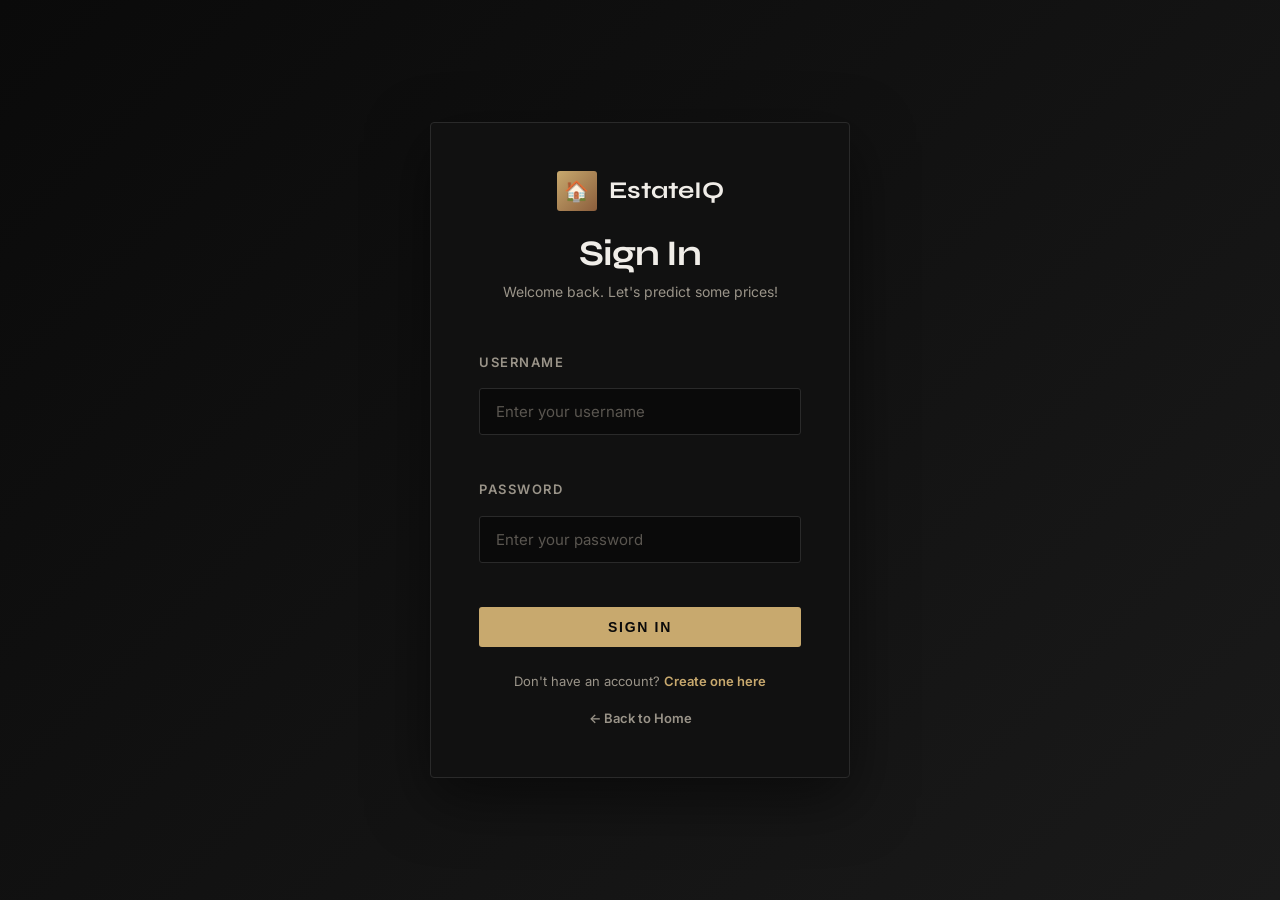
==== commit 4929b284: "Enhance data loading and error handling in load_data function; improve HTML structure and accessibil" ====
--- a/frontend/dashboard.html
+++ b/frontend/dashboard.html
@@ -567,8 +567,8 @@
               <div>
                 <div style="font-size: 12px; font-weight: 600; margin-bottom: 8px; color: var(--color-text-secondary);">API Key</div>
                 <div style="display: flex; gap: 8px;">
-                  <input type="password" value="••••••••••••••••••••" style="flex: 1; padding: 8px 12px; background: var(--color-bg-secondary); border: 1px solid var(--color-border); border-radius: var(--radius-md); color: var(--color-text-primary);">
-                  <button class="btn btn-outline" style="padding: 8px 16px; font-size: 12px;">Copy</button>
+                  <div style="flex: 1; padding: 8px 12px; background: var(--color-bg-secondary); border: 1px solid var(--color-border); border-radius: var(--radius-md); color: var(--color-text-secondary); font-size: 12px;">Click \"Copy\" to retrieve your API key</div>
+                  <button class="btn btn-outline" id="copyApiKeyBtn" style="padding: 8px 16px; font-size: 12px;">Copy</button>
                 </div>
               </div>
               <button class="btn btn-outline" style="align-self: flex-start;">Regenerate Key</button>
@@ -580,7 +580,7 @@
             <div style="font-size: 13px; font-weight: 600; margin-bottom: 16px; padding-bottom: 16px; border-bottom: 1px solid rgba(255, 69, 69, 0.2); color: #FF4545;">Danger Zone</div>
             <div style="display: flex; flex-direction: column; gap: 12px;">
               <div style="font-size: 12px; color: var(--color-text-secondary);">Once you delete your account, there is no going back. Please be certain.</div>
-              <button class="btn" style="background: #FF4545; color: white; align-self: flex-start; padding: 8px 16px; border: none; border-radius: var(--radius-md); cursor: pointer; font-size: 12px;">Delete Account</button>
+              <button id="deleteAccountBtn" class="btn" style="background: #FF4545; color: white; align-self: flex-start; padding: 8px 16px; border: none; border-radius: var(--radius-md); cursor: pointer; font-size: 12px;">Delete Account</button>
             </div>
           </div>
         </div>
--- a/frontend/styles.css
+++ b/frontend/styles.css
@@ -43,6 +43,8 @@
   --spacing-4: 4px;
   --spacing-8: 8px;
   --spacing-12: 12px;
+  --spacing-13: 13px;
+  --spacing-14: 14px;
   --spacing-16: 16px;
   --spacing-20: 20px;
   --spacing-24: 24px;
@@ -567,7 +569,7 @@
   }
 }
 
-@keyframes pulse {
+@keyframes pulse-scale {
   0%, 100% {
     opacity: 1;
     transform: scale(1);
